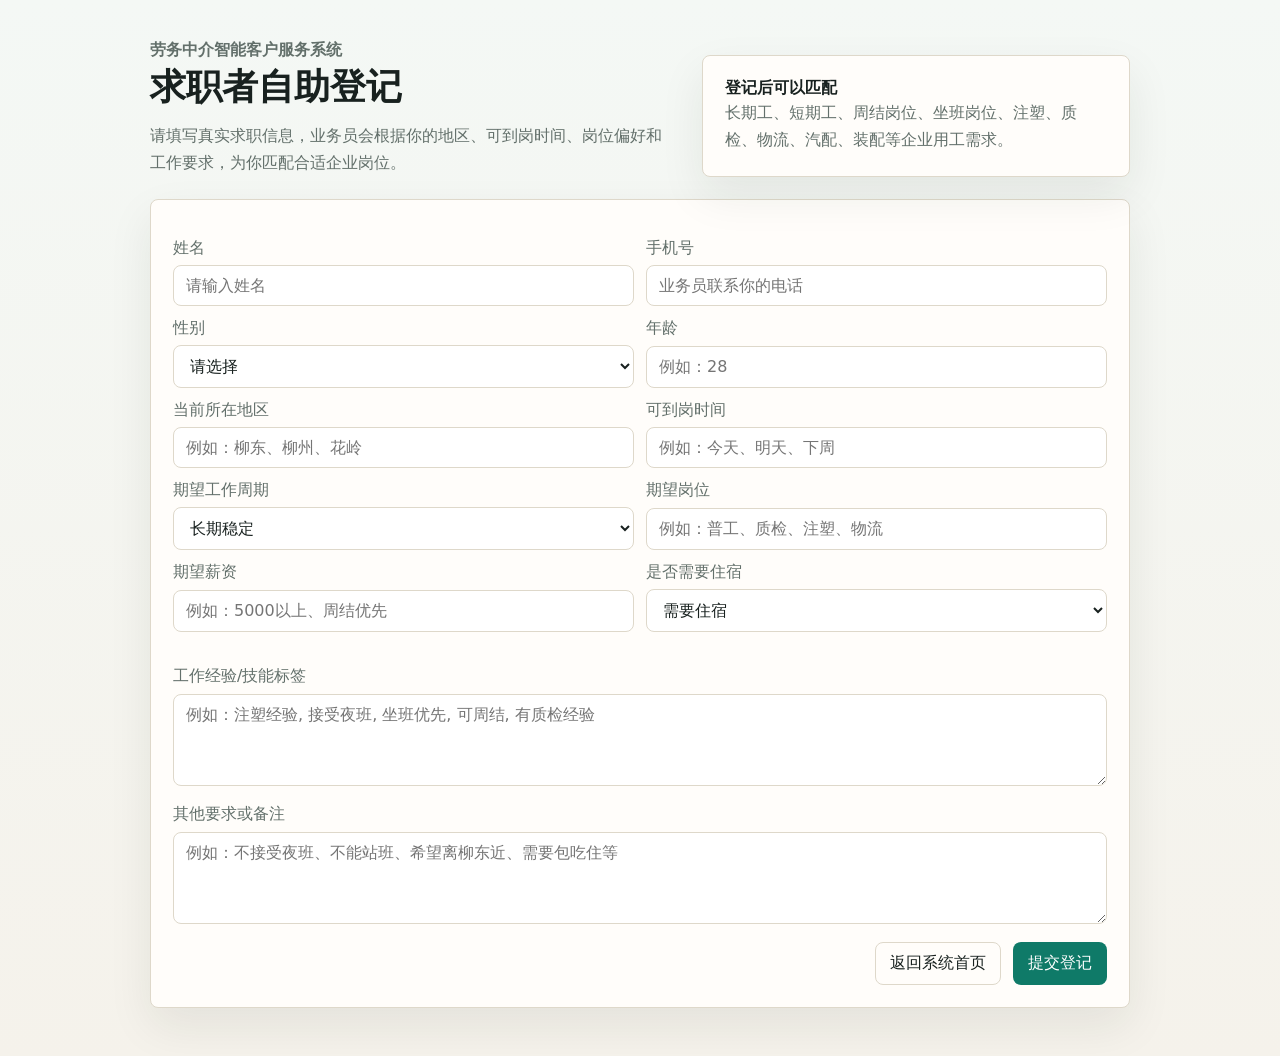
==== applicant.html @ fee36748 "初始化：劳务派遣管理系统" ====
<!doctype html>
<html lang="zh-CN">
<head>
  <meta charset="utf-8">
  <meta name="viewport" content="width=device-width, initial-scale=1">
  <title>求职者自助登记</title>
  <link rel="stylesheet" href="styles.css">
</head>
<body class="public-page">
  <main class="public-shell">
    <section class="public-hero">
      <div>
        <p class="eyebrow">劳务中介智能客户服务系统</p>
        <h1>求职者自助登记</h1>
        <p>请填写真实求职信息，业务员会根据你的地区、可到岗时间、岗位偏好和工作要求，为你匹配合适企业岗位。</p>
        <p id="agencyHint" class="item-meta"></p>
      </div>
      <div class="public-card">
        <strong>登记后可以匹配</strong>
        <p>长期工、短期工、周结岗位、坐班岗位、注塑、质检、物流、汽配、装配等企业用工需求。</p>
      </div>
    </section>

    <section class="public-card">
      <form class="public-form" id="applicantForm">
        <div class="form-grid">
          <label>姓名<input name="name" required placeholder="请输入姓名"></label>
          <label>手机号<input name="phone" required inputmode="tel" placeholder="业务员联系你的电话"></label>
          <label>性别<select name="gender" required><option value="">请选择</option><option>男</option><option>女</option></select></label>
          <label>年龄<input name="age" required type="number" min="16" max="65" placeholder="例如：28"></label>
          <label>当前所在地区<input name="location" required placeholder="例如：柳东、柳州、花岭"></label>
          <label>可到岗时间<input name="available" required placeholder="例如：今天、明天、下周"></label>
          <label>期望工作周期<select name="period" required><option>长期稳定</option><option>1-3个月</option><option>7-15天</option><option>暑假工</option><option>周末兼职</option></select></label>
          <label>期望岗位<input name="expectedRole" placeholder="例如：普工、质检、注塑、物流"></label>
          <label>期望薪资<input name="salary" placeholder="例如：5000以上、周结优先"></label>
          <label>是否需要住宿<select name="housing"><option>需要住宿</option><option>不需要住宿</option><option>都可以</option></select></label>
        </div>
        <label>工作经验/技能标签<textarea name="tags" placeholder="例如：注塑经验, 接受夜班, 坐班优先, 可周结, 有质检经验"></textarea></label>
        <label>其他要求或备注<textarea name="note" placeholder="例如：不接受夜班、不能站班、希望离柳东近、需要包吃住等"></textarea></label>
        <div class="success-box" id="successBox">登记成功。业务员会在人才库里看到你的资料，并根据企业用工需求联系你。</div>
        <div class="public-actions">
          <a class="ghost link-button" href="index.html">返回系统首页</a>
          <button class="primary" type="submit">提交登记</button>
        </div>
      </form>
    </section>
  </main>
  <sc
---- styles.css ----
:root {
  --bg: #f5f2eb;
  --surface: #fffdfa;
  --surface-2: #f0f6f4;
  --ink: #18211f;
  --muted: #63706b;
  --line: #ded8ca;
  --primary: #0f7a68;
  --primary-2: #0b5d50;
  --accent: #c7502c;
  --good: #16804f;
  --warn: #b76b12;
  --danger: #b33434;
  --shadow: 0 18px 45px rgba(24, 33, 31, .08);
}

* {
  box-sizing: border-box;
}

body {
  margin: 0;
  min-height: 100vh;
  display: grid;
  grid-template-columns: 280px 1fr;
  color: var(--ink);
  background: var(--bg);
  font-family: "Microsoft YaHei", "PingFang SC", system-ui, sans-serif;
}

button,
input,
select,
textarea {
  font: inherit;
}

button {
  cursor: pointer;
}

button:disabled {
  cursor: not-allowed;
  opacity: .65;
}

.sidebar {
  min-height: 100vh;
  padding: 24px;
  background: #17352f;
  color: #f8fbf8;
  display: flex;
  flex-direction: column;
  gap: 28px;
  position: sticky;
  top: 0;
}

.brand {
  display: flex;
  gap: 12px;
  align-items: center;
}

.brand-mark {
  width: 46px;
  height: 46px;
  border-radius: 8px;
  display: grid;
  place-items: center;
  background: #f6c75b;
  color: #17352f;
  font-weight: 800;
  font-size: 23px;
}

.brand strong,
.brand small {
  display: block;
}

.brand small {
  margin-top: 4px;
  color: #bed2cc;
}

.nav {
  display: grid;
  gap: 8px;
}

.nav-item {
  border: 0;
  border-radius: 8px;
  padding: 13px 14px;
  color: #e9f2ef;
  background: transparent;
  text-align: left;
}

.nav-item.active,
.nav-item:hover {
  background: rgba(255, 255, 255, .12);
}

.side-note {
  margin-top: auto;
  padding: 16px;
  border: 1px solid rgba(255, 255, 255, .18);
  border-radius: 8px;
  background: rgba(255, 255, 255, .08);
}

.side-note p {
  color: #d6e5e0;
  line-height: 1.6;
  margin-bottom: 0;
}

.app {
  padding: 28px;
  min-width: 0;
}

.topbar {
  display: flex;
  justify-content: space-between;
  align-items: flex-start;
  gap: 16px;
  margin-bottom: 22px;
}

.eyebrow {
  color: var(--primary);
  font-weight: 700;
  margin: 0 0 8px;
}

h1,
h2,
p {
  margin-top: 0;
}

h1 {
  margin-bottom: 0;
  font-size: 34px;
}

h2 {
  font-size: 19px;
  margin-bottom: 0;
}

.top-actions,
.toolbar,
.quick-prompts,
.chat-form,
.split {
  display: flex;
  gap: 10px;
  align-items: center;
  flex-wrap: wrap;
}

.primary,
.ghost,
.quick-prompts button,
.icon-btn {
  border: 1px solid transparent;
  border-radius: 8px;
  padding: 10px 14px;
  min-height: 42px;
}

a.link-button {
  display: inline-flex;
  align-items: center;
  text-decoration: none;
}

.primary {
  background: var(--primary);
  color: white;
}

.primary:hover {
  background: var(--primary-2);
}

.ghost,
.quick-prompts button {
  background: var(--surface);
  color: var(--ink);
  border-color: var(--line);
}

.icon-btn {
  width: 40px;
  padding: 0;
  font-size: 24px;
  background: transparent;
}

.view {
  display: none;
}

.view.active {
  display: block;
}

.metrics {
  display: grid;
  grid-template-columns: repeat(4, minmax(150px, 1fr));
  gap: 14px;
  margin-bottom: 18px;
}

.metric,
.panel,
.month-card,
.worker-card {
  background: var(--surface);
  border: 1px solid var(--line);
  border-radius: 8px;
  box-shadow: var(--shadow);
}

.metric {
  padding: 18px;
}

.metric span {
  color: var(--muted);
}

.metric strong {
  display: block;
  margin-top: 8px;
  font-size: 30px;
}

.layout.two-col,
.assistant-layout {
  display: grid;
  grid-template-columns: 1.2fr .8fr;
  gap: 18px;
}

.panel {
  padding: 18px;
}

.panel-head {
  display: flex;
  justify-content: space-between;
  gap: 12px;
  align-items: baseline;
  margin-bottom: 14px;
}

.panel-head span {
  color: var(--muted);
  font-size: 13px;
}

.list {
  display: grid;
  gap: 10px;
}

.item {
  display: grid;
  gap: 7px;
  padding: 12px;
  border: 1px solid var(--line);
  border-radius: 8px;
  background: #fff;
}

.item-top,
.item-meta {
  display: flex;
  justify-content: space-between;
  gap: 10px;
  align-items: center;
}

.check-row {
  display: inline-flex;
  align-items: center;
  gap: 8px;
  color: var(--ink);
}

.item-meta {
  color: var(--muted);
  font-size: 13px;
  flex-wrap: wrap;
}

.badge {
  display: inline-flex;
  align-items: center;
  min-height: 26px;
  padding: 3px 8px;
  border-radius: 999px;
  background: var(--surface-2);
  color: var(--primary-2);
  font-size: 12px;
  font-weight: 700;
  white-space: nowrap;
}

.badge.warn {
  background: #fff3df;
  color: var(--warn);
}

.badge.danger {
  background: #ffe9e9;
  color: var(--danger);
}

.toolbar {
  margin-bottom: 16px;
}

.toolbar label {
  color: var(--muted);
  display: grid;
  gap: 6px;
}

input,
select,
textarea {
  width: 100%;
  border: 1px solid var(--line);
  border-radius: 8px;
  background: #fff;
  padding: 10px 12px;
  color: var(--ink);
}

textarea {
  min-height: 92px;
  resize: vertical;
}

.split {
  justify-content: space-between;
}

.split input {
  max-width: 420px;
}

.calendar-grid {
  display: grid;
  grid-template-columns: repeat(4, minmax(220px, 1fr));
  gap: 14px;
}

.month-card {
  padding: 14px;
  min-height: 185px;
}

.month-title {
  display: flex;
  justify-content: space-between;
  color: var(--primary-2);
  font-weight: 800;
  margin-bottom: 10px;
}

.mini-demand {
  border-left: 4px solid var(--primary);
  padding: 8px 8px 8px 10px;
  background: #f7faf8;
  border-radius: 6px;
  margin-bottom: 8px;
}

.mini-demand strong,
.mini-demand span {
  display: block;
}

.mini-demand span {
  color: var(--muted);
  font-size: 12px;
  margin-top: 4px;
}

.table-wrap {
  overflow: auto;
  background: var(--surface);
  border: 1px solid var(--line);
  border-radius: 8px;
  box-shadow: var(--shadow);
}

table {
  width: 100%;
  border-collapse: collapse;
  min-width: 880px;
}

th,
td {
  padding: 14px 12px;
  border-bottom: 1px solid var(--line);
  text-align: left;
  vertical-align: top;
}

th {
  background: #f2eee3;
  color: #4d5b56;
  font-size: 13px;
}

tr:last-child td {
  border-bottom: 0;
}

.worker-grid {
  display: grid;
  grid-template-columns: repeat(3, minmax(220px, 1fr));
  gap: 14px;
}

.worker-card {
  padding: 16px;
}

.worker-card h3 {
  margin: 0 0 8px;
}

.tags {
  display: flex;
  flex-wrap: wrap;
  gap: 6px;
  margin-top: 12px;
}

.chat-panel {
  min-height: 610px;
  display: flex;
  flex-direction: column;
}

.chat-log {
  flex: 1;
  min-height: 330px;
  display: grid;
  align-content: start;
  gap: 12px;
  padding: 12px;
  border: 1px solid var(--line);
  border-radius: 8px;
  background: #fbf8ef;
  overflow: auto;
}

.bubble {
  max-width: 86%;
  padding: 12px;
  border-radius: 8px;
  background: #fff;
  white-space: pre-wrap;
  line-height: 1.65;
}

.bubble.user {
  justify-self: end;
  background: #dff1ec;
}

.chat-form {
  margin-top: 12px;
}

.chat-form input {
  flex: 1;
}

.knowledge {
  display: grid;
  gap: 12px;
}

.collector-form {
  display: grid;
  gap: 14px;
}

.collector-tabs {
  display: flex;
  gap: 8px;
  margin-bottom: 14px;
}

.collector-tab {
  border: 1px solid var(--line);
  border-radius: 8px;
  background: var(--surface);
  padding: 10px 14px;
}

.collector-tab.active {
  background: var(--primary);
  color: #fff;
  border-color: var(--primary);
}

.collector-form label {
  display: grid;
  gap: 8px;
  color: var(--muted);
}

.collector-form textarea {
  min-height: 260px;
}

.collector-results {
  margin-top: 18px;
}

.fuzzy-card {
  display: grid;
  gap: 12px;
}

.fuzzy-card .form-grid {
  margin: 0;
}

.knowledge-block {
  padding: 12px;
  border: 1px solid var(--line);
  border-radius: 8px;
  background: #fff;
}

.knowledge-block strong {
  display: block;
  margin-bottom: 8px;
}

dialog {
  border: 0;
  padding: 0;
  background: transparent;
}

dialog::backdrop {
  background: rgba(20, 29, 27, .45);
}

.modal-card {
  width: min(760px, calc(100vw - 24px));
  padding: 20px;
  background: var(--surface);
  border-radius: 8px;
  box-shadow: 0 24px 80px rgba(0, 0, 0, .28);
}

.public-page {
  display: block;
  min-height: 100vh;
  background: linear-gradient(180deg, #f4f8f5 0%, #f5f2eb 100%);
}

.public-shell {
  width: min(980px, calc(100vw - 32px));
  margin: 0 auto;
  padding: 36px 0 48px;
}

.public-hero {
  display: grid;
  grid-template-columns: 1.1fr .9fr;
  gap: 28px;
  align-items: end;
  margin-bottom: 22px;
}

.public-hero h1 {
  font-size: 36px;
  margin-bottom: 10px;
}

.public-hero p {
  color: var(--muted);
  line-height: 1.7;
  margin-bottom: 0;
}

.public-card {
  background: var(--surface);
  border: 1px solid var(--line);
  border-radius: 8px;
  box-shadow: var(--shadow);
  padding: 22px;
}

.public-form {
  display: grid;
  gap: 18px;
}

.public-form label {
  display: grid;
  gap: 7px;
  color: var(--muted);
}

.public-actions {
  display: flex;
  gap: 12px;
  align-items: center;
  justify-content: flex-end;
}

.success-box {
  display: none;
  padding: 16px;
  border-radius: 8px;
  background: #e5f5ec;
  color: #0d5b38;
  line-height: 1.7;
}

.success-box.show {
  display: block;
}

.modal-card header,
.modal-card footer {
  display: flex;
  justify-content: space-between;
  align-items: center;
  gap: 12px;
}

.modal-card footer {
  justify-content: flex-end;
  margin-top: 18px;
}

.form-grid {
  display: grid;
  grid-template-columns: repeat(2, 1fr);
  gap: 12px;
  margin: 16px 0;
}

.form-grid label,
.modal-card > label {
  display: grid;
  gap: 6px;
  color: var(--muted);
}

@media (max-width: 1100px) {
  body {
    grid-template-columns: 1fr;
  }

  .sidebar {
    min-height: auto;
    position: static;
  }

  .nav {
    grid-template-columns: repeat(5, minmax(120px, 1fr));
    overflow: auto;
  }

  .metrics,
  .calendar-grid,
  .worker-grid,
  .layout.two-col,
  .assistant-layout {
    grid-template-columns: repeat(2, minmax(0, 1fr));
  }
}

@media (max-width: 720px) {
  .app,
  .sidebar {
    padding: 18px;
  }

  .topbar,
  .public-hero,
  .layout.two-col,
  .assistant-layout,
  .metrics,
  .calendar-grid,
  .worker-grid,
  .form-grid {
    grid-template-columns: 1fr;
    display: grid;
  }

  .top-actions,
  .split,
  .chat-form {
    align-items: stretch;
  }

  h1 {
    font-size: 27px;
  }
}
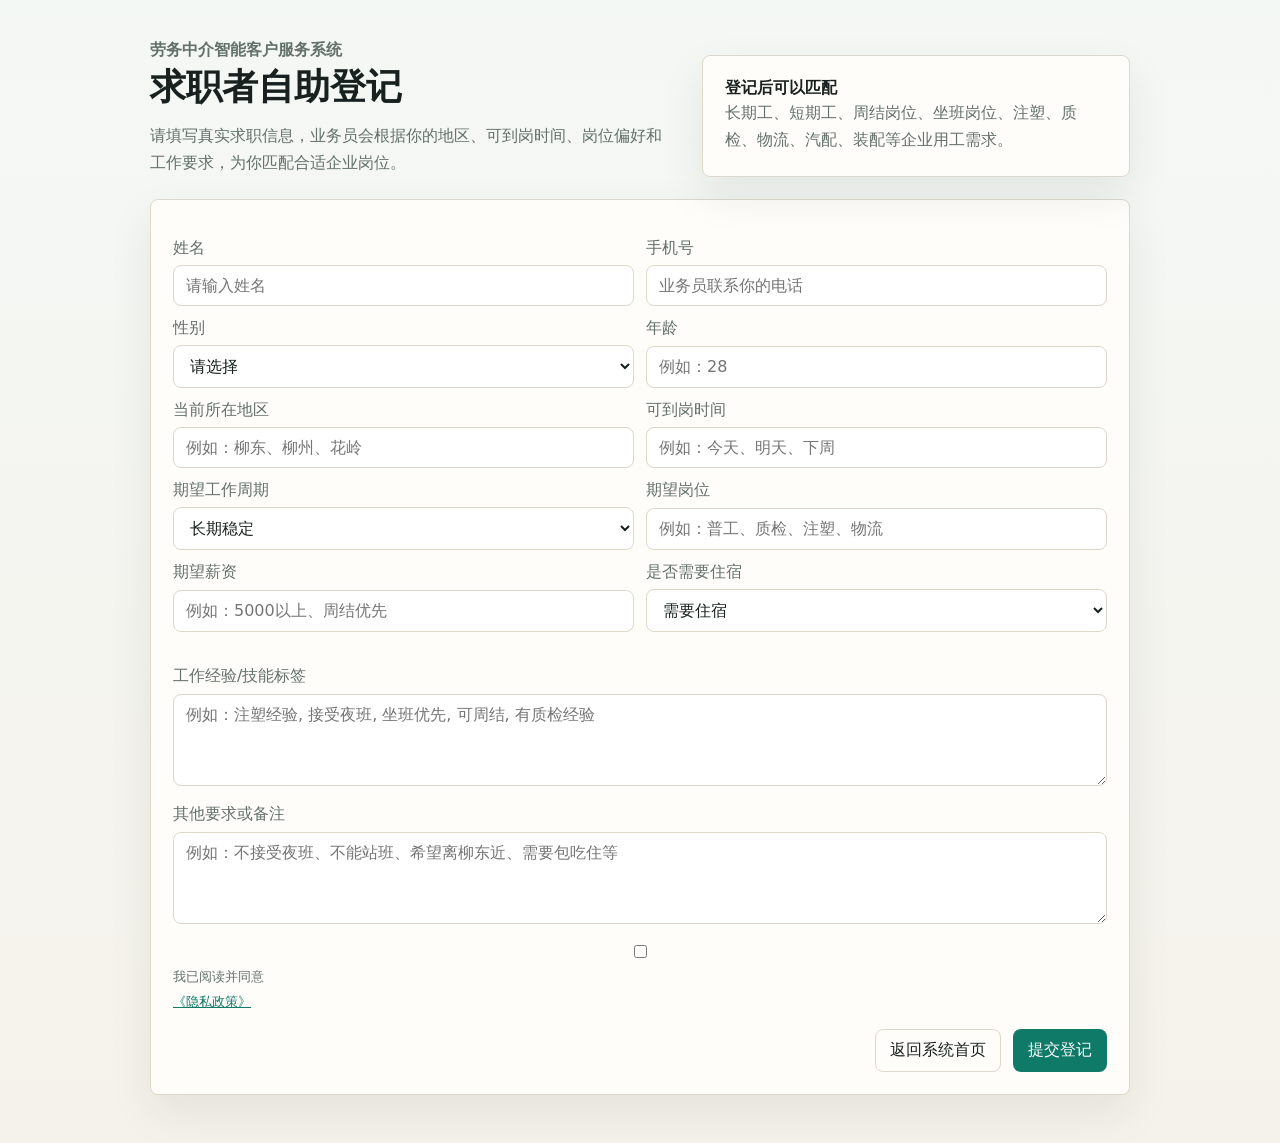
==== commit 9ebd07ca: "feat: P0功能实施——全流程状态机、隐私合规(脱敏+隐私政策)、评分算法升级(薪资匹配)" ====
--- a/applicant.html
+++ b/applicant.html
@@ -37,6 +37,10 @@
         </div>
         <label>工作经验/技能标签<textarea name="tags" placeholder="例如：注塑经验, 接受夜班, 坐班优先, 可周结, 有质检经验"></textarea></label>
         <label>其他要求或备注<textarea name="note" placeholder="例如：不接受夜班、不能站班、希望离柳东近、需要包吃住等"></textarea></label>
+        <label class="checkbox-label">
+          <input type="checkbox" name="privacyAgreed" required>
+          我已阅读并同意 <a href="#" onclick="alert('您的个人信息仅用于岗位匹配推荐，不会提供给未经您同意的第三方。提交即表示您授权业务员在必要时联系您。')">《隐私政策》</a>
+        </label>
         <div class="success-box" id="successBox">登记成功。业务员会在人才库里看到你的资料，并根据企业用工需求联系你。</div>
         <div class="public-actions">
           <a class="ghost link-button" href="index.html">返回系统首页</a>
--- a/styles.css
+++ b/styles.css
@@ -720,3 +720,35 @@
     font-size: 27px;
   }
 }
+
+/* ── 账号管理 ──────────────────────────────────── */
+.input-with-btn {
+  display: flex;
+  gap: 8px;
+}
+.input-with-btn input {
+  flex: 1;
+}
+.input-with-btn .sms-btn {
+  white-space: nowrap;
+  flex-shrink: 0;
+}
+.hint {
+  font-size: 12px;
+  color: var(--text-muted);
+  margin: 4px 0;
+}
+.checkbox-label {
+  display: flex;
+  align-items: center;
+  gap: 6px;
+  font-size: 13px;
+  cursor: pointer;
+}
+.checkbox-label input[type="checkbox"] {
+  width: auto;
+}
+.checkbox-label a {
+  color: var(--primary);
+  text-decoration: underline;
+}
